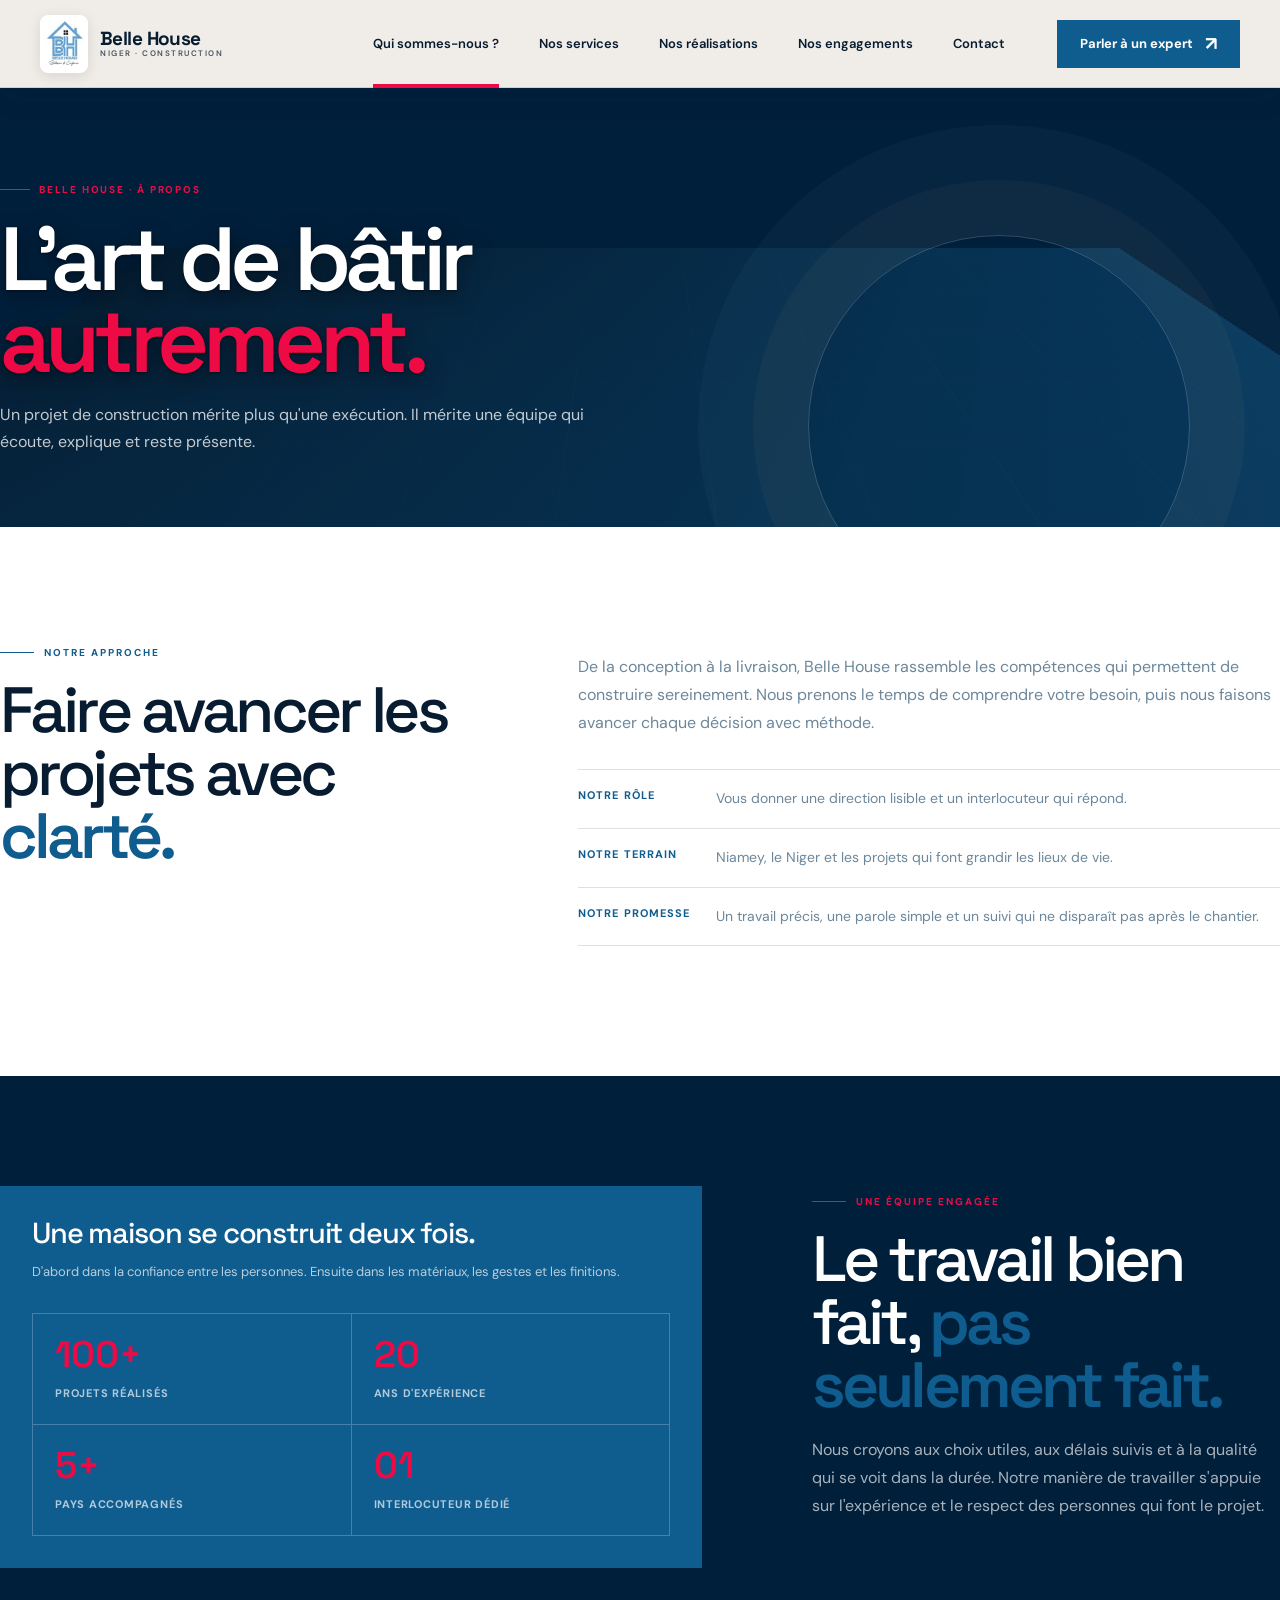
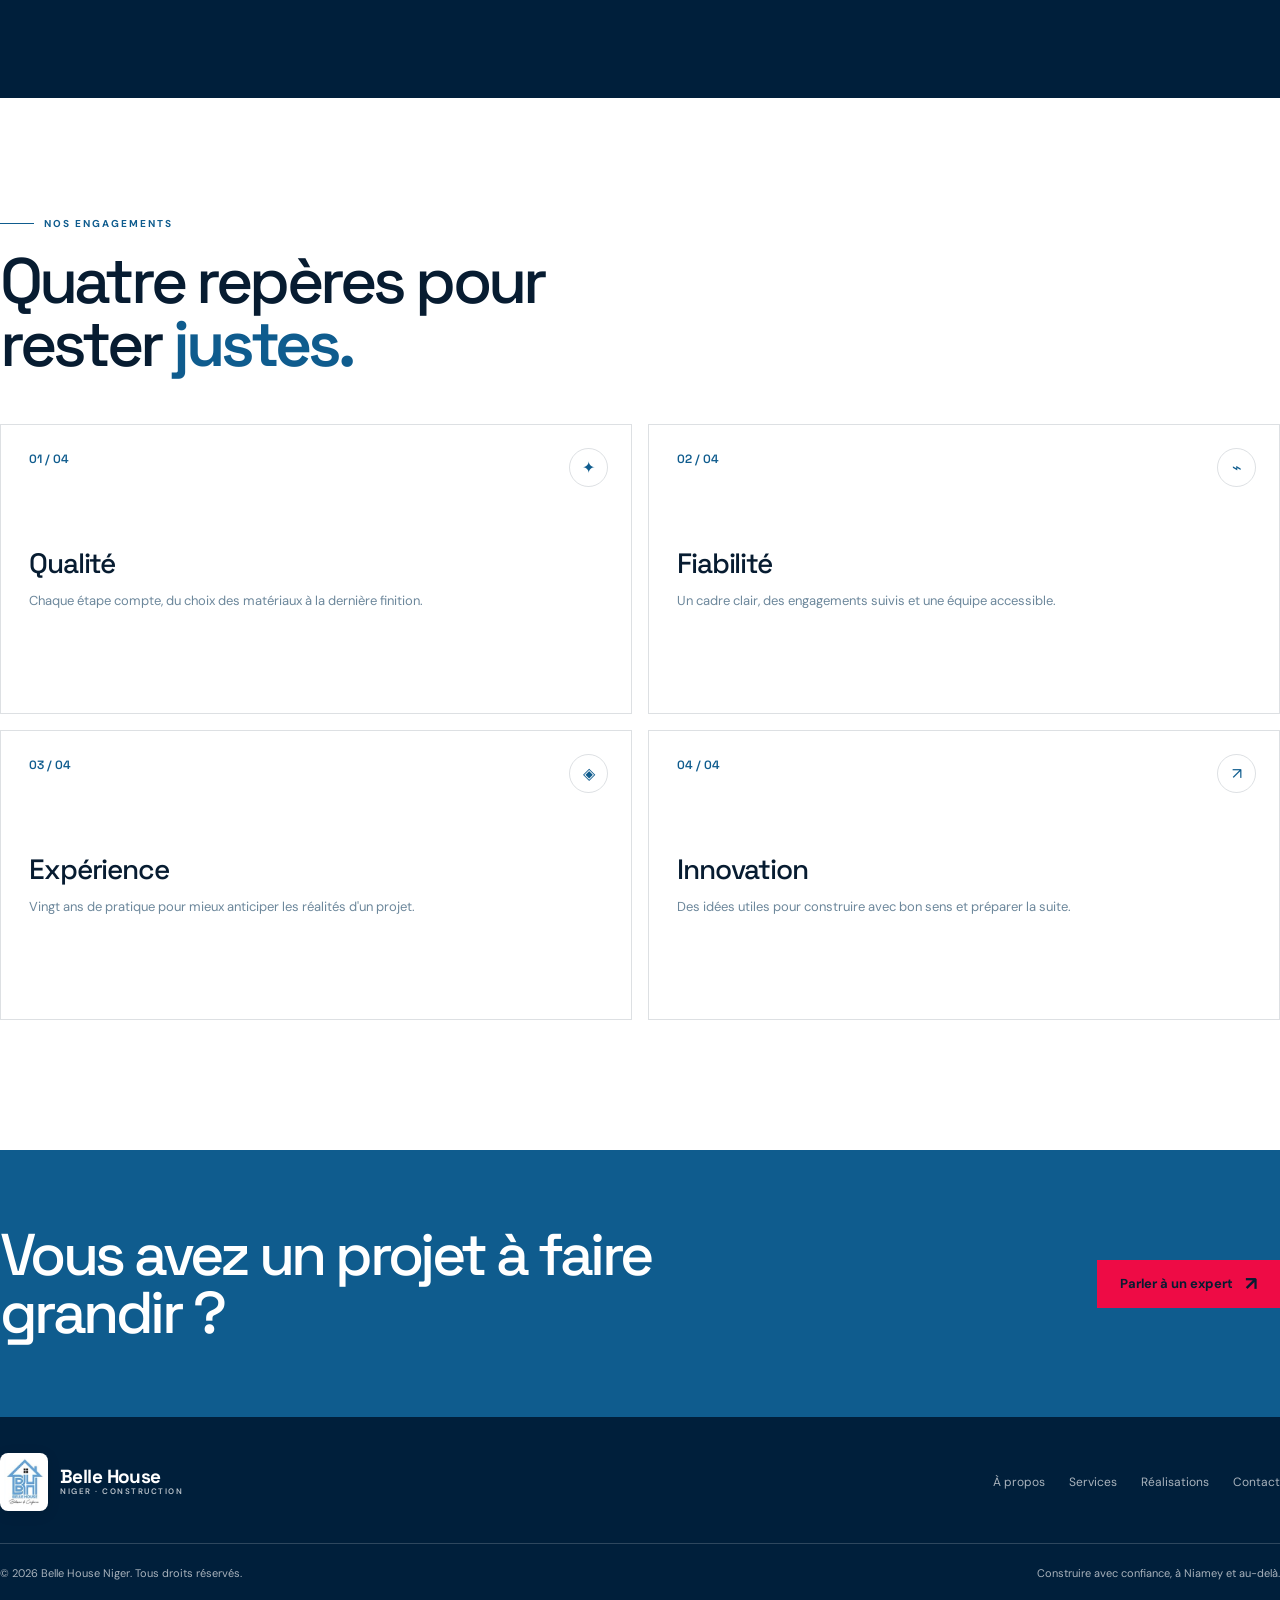
==== belle-house-niger/a-propos.html @ d4a5072f "first commit" ====
<!doctype html>
<html lang="fr">
<head>
  <meta charset="utf-8"><meta name="viewport" content="width=device-width, initial-scale=1">
  <title>À propos | Belle House Niger</title>
  <meta name="description" content="Découvrez l'approche, les valeurs et l'expérience de Belle House Niger.">
  <link rel="preconnect" href="https://fonts.googleapis.com"><link rel="preconnect" href="https://fonts.gstatic.com" crossorigin>
  <link href="https://fonts.googleapis.com/css2?family=DM+Sans:wght@400;500;600;700&family=Space+Grotesk:wght@400;500;600;700&display=swap" rel="stylesheet">
  <link rel="stylesheet" href="assets/pages.css">
</head>
<body class="inner-page" data-page="about">
  <a class="skip-link" href="#main">Aller au contenu</a>
  <header class="site-header" id="site-header"><div class="header-inner"><a class="brand" href="index.html" aria-label="Belle House Niger, accueil"><span class="brand-mark"><img src="assets/belle-house-logo.png" alt="Belle House"></span><span class="brand-copy"><span class="brand-name">Belle House</span><span class="brand-sub">Niger · Construction</span></span></a><nav class="primary-nav" aria-label="Navigation principale"><a data-page="about" href="a-propos.html">Qui sommes-nous ?</a><a data-page="services" href="services.html">Nos services</a><a data-page="projects" href="realisations.html">Nos réalisations</a><a href="a-propos.html#values">Nos engagements</a><a data-page="contact" href="contact.html">Contact</a></nav><a class="header-cta" href="contact.html">Parler à un expert <span class="arrow">↗</span></a><button class="menu-toggle" id="menu-toggle" aria-label="Ouvrir le menu" aria-expanded="false"><span></span></button></div></header>
  <main id="main" tabindex="-1">
    <section class="page-hero"><div class="container"><span class="page-breadcrumb">Belle House · À propos</span><h1>L'art de bâtir <em>autrement.</em></h1><p>Un projet de construction mérite plus qu'une exécution. Il mérite une équipe qui écoute, explique et reste présente.</p></div></section>
    <section class="page-main band-light"><div class="container page-grid"><div class="page-copy page-reveal"><span class="eyebrow">Notre approche</span><h2>Faire avancer les projets avec <strong>clarté.</strong></h2></div><div class="page-reveal delay-1"><p>De la conception à la livraison, Belle House rassemble les compétences qui permettent de construire sereinement. Nous prenons le temps de comprendre votre besoin, puis nous faisons avancer chaque décision avec méthode.</p><div class="detail-list"><div class="detail-row"><strong>Notre rôle</strong><span>Vous donner une direction lisible et un interlocuteur qui répond.</span></div><div class="detail-row"><strong>Notre terrain</strong><span>Niamey, le Niger et les projets qui font grandir les lieux de vie.</span></div><div class="detail-row"><strong>Notre promesse</strong><span>Un travail précis, une parole simple et un suivi qui ne disparaît pas après le chantier.</span></div></div></div></div></section>
    <section class="page-main band-dark"><div class="container page-grid reverse"><div class="blue-panel page-reveal"><h3>Une maison se construit deux fois.</h3><p>D'abord dans la confiance entre les personnes. Ensuite dans les matériaux, les gestes et les finitions.</p><div class="number-panel" style="margin-top:30px"><div><b>100+</b><span>Projets réalisés</span></div><div><b>20</b><span>Ans d'expérience</span></div><div><b>5+</b><span>Pays accompagnés</span></div><div><b>01</b><span>Interlocuteur dédié</span></div></div></div><div class="page-copy page-reveal delay-1"><span class="eyebrow">Une équipe engagée</span><h2>Le travail bien fait, <strong>pas seulement fait.</strong></h2><p>Nous croyons aux choix utiles, aux délais suivis et à la qualité qui se voit dans la durée. Notre manière de travailler s'appuie sur l'expérience et le respect des personnes qui font le projet.</p></div></div></section>
    <section class="page-main band-light" id="values"><div class="container"><div class="page-copy page-reveal"><span class="eyebrow">Nos engagements</span><h2>Quatre repères pour rester <strong>justes.</strong></h2></div><div class="service-page-grid" style="margin-top:48px"><article class="service-detail page-reveal"><span class="service-index">01 / 04</span><span class="corner">✦</span><h3>Qualité</h3><p>Chaque étape compte, du choix des matériaux à la dernière finition.</p></article><article class="service-detail page-reveal delay-1"><span class="service-index">02 / 04</span><span class="corner">⌁</span><h3>Fiabilité</h3><p>Un cadre clair, des engagements suivis et une équipe accessible.</p></article><article class="service-detail page-reveal delay-2"><span class="service-index">03 / 04</span><span class="corner">◈</span><h3>Expérience</h3><p>Vingt ans de pratique pour mieux anticiper les réalités d'un projet.</p></article><article class="service-detail page-reveal delay-3"><span class="service-index">04 / 04</span><span class="corner">↗</span><h3>Innovation</h3><p>Des idées utiles pour construire avec bon sens et préparer la suite.</p></article></div></div></section>
    <section class="page-cta"><div class="container page-cta-inner"><h2>Vous avez un projet à faire grandir ?</h2><a class="btn" href="contact.html">Parler à un expert <span class="arrow">↗</span></a></div></section>
  </main>
  <footer class="footer"><div class="container"><div class="footer-main"><a class="brand" href="index.html"><span class="brand-mark"><img src="assets/belle-house-logo.png" alt="Belle House"></span><span class="brand-copy"><span class="brand-name">Belle House</span><span class="brand-sub">Niger · Construction</span></span></a><div class="footer-links"><a href="a-propos.html">À propos</a><a href="services.html">Services</a><a href="realisations.html">Réalisations</a><a href="contact.html">Contact</a></div></div><div class="footer-bottom"><span>© 2026 Belle House Niger. Tous droits réservés.</span><span>Construire avec confiance, à Niamey et au-delà.</span></div></div></footer>
  <section class="page-chat" id="page-chat" aria-label="Chatbot Belle House" aria-hidden="true"><div class="page-chat-head"><div><strong>Belle, votre guide</strong><small>Assistant projet Belle House</small></div><button class="page-chat-close" id="page-chat-close" type="button" aria-label="Fermer le chatbot">×</button></div><div class="page-chat-messages" id="page-chat-messages" aria-live="polite"><div class="page-message bot">Bonjour. Je peux vous renseigner sur Belle House et votre projet.</div></div><form class="page-chat-form" id="page-chat-form"><input id="page-chat-input" placeholder="Écrivez votre question..." aria-label="Votre message"><button type="submit" aria-label="Envoyer">↗</button></form></section>
  <div class="page-mobile-cta"><a href="tel:+22792005454">☎<span>Appeler</span></a><a href="https://wa.me/22792005454?text=Bonjour%20Belle%20House%2C%20je%20souhaite%20parler%20de%20mon%20projet." target="_blank" rel="noopener">◌<span>Message</span></a><button type="button" data-open-chat>◍<span>Chat IA</span></button></div>
  <script src="assets/pages.js"></script>
</body>
</html>
---- belle-house-niger/assets/pages.css ----
/* Shared inner-page system for Belle House Niger */
:root { --canvas:#f7f8fa; --panel:#ffffff; --ink:#071c31; --ink-soft:#6c879b; --navy:#001f3b; --blue:#0f5c8e; --blue-deep:#063e67; --sky:#8fc4dc; --gold:#ee0b45; --line:rgba(16,40,59,.14); --tshadow:0 1px 2px rgba(4,14,24,.92),0 6px 20px rgba(4,14,24,.6); --ease:cubic-bezier(.22,.8,.24,1); --soft-ease:cubic-bezier(.16,1,.3,1); }
* { box-sizing:border-box; }
html { scroll-behavior:smooth; overflow-x:hidden; }
body { margin:0; color:var(--ink); background:var(--canvas); font-family:"DM Sans",Arial,sans-serif; overflow-x:hidden; }
body::before { content:""; position:fixed; inset:0; z-index:-1; pointer-events:none; background:radial-gradient(circle at 12% 14%,rgba(143,196,220,.16),transparent 28%),radial-gradient(circle at 92% 72%,rgba(229,185,103,.13),transparent 30%); }
a { color:inherit; text-decoration:none; }
button,input,textarea { font:inherit; }
button { border:0; cursor:pointer; }
img { max-width:100%; display:block; }
.skip-link { position:fixed; z-index:100; top:10px; left:10px; padding:10px 14px; color:#fff; background:var(--blue); transform:translateY(-150%); transition:transform .25s var(--ease); }
.skip-link:focus { transform:translateY(0); }
:focus-visible { outline:3px solid var(--gold); outline-offset:4px; }
.site-header { position:fixed; z-index:50; top:0; left:0; right:0; height:88px; display:flex; align-items:center; border-bottom:1px solid rgba(16,40,59,.14); color:var(--ink); background:rgba(255,250,243,.94); box-shadow:0 8px 28px rgba(15,41,64,.08); backdrop-filter:blur(18px); }
.header-inner { width:min(1440px,calc(100% - 80px)); margin:0 auto; display:flex; align-items:center; justify-content:space-between; gap:32px; }
.brand { display:inline-flex; align-items:center; gap:12px; min-width:max-content; }
.brand-mark { width:48px; height:58px; padding:4px; display:grid; place-items:center; background:#fff; border-radius:8px; box-shadow:0 3px 14px rgba(0,0,0,.1); }
.brand-mark img { width:100%; height:100%; object-fit:contain; }
.brand-copy { display:grid; gap:1px; }
.brand-name { font:700 19px/1 "Space Grotesk",sans-serif; letter-spacing:-.03em; }
.brand-sub { font:600 8px/1.2 "DM Sans",sans-serif; letter-spacing:.19em; text-transform:uppercase; opacity:.72; }
.primary-nav { display:flex; align-items:stretch; height:88px; margin-left:auto; }
.primary-nav a { position:relative; display:grid; place-items:center; padding:0 20px; font-size:13px; font-weight:600; white-space:nowrap; }
.primary-nav a::after { content:""; position:absolute; right:20px; bottom:0; left:20px; height:4px; background:var(--gold); transform:scaleX(0); transform-origin:left; transition:transform .3s var(--ease); }
.primary-nav a:hover::after,.primary-nav a.active::after { transform:scaleX(1); }
.header-cta,.btn { display:inline-flex; align-items:center; justify-content:center; gap:12px; min-height:48px; padding:0 22px; border:1px solid transparent; font-weight:700; font-size:13px; transition:transform .28s var(--ease),background .28s var(--ease),color .28s var(--ease),border-color .28s var(--ease); }
.header-cta { color:#fff; background:var(--blue); }
.header-cta:hover,.btn-primary:hover { background:var(--blue-deep); transform:translateY(-2px); }
.btn-primary { color:#fff; background:var(--blue); }
.btn-outline { color:#fff; border-color:rgba(255,255,255,.46); background:rgba(255,255,255,.05); }
.btn-outline:hover { border-color:#fff; background:rgba(255,255,255,.14); transform:translateY(-2px); }
.btn-ghost { color:var(--ink); border-color:var(--line); background:transparent; }
.btn-ghost:hover { color:var(--blue); border-color:var(--blue); transform:translateY(-2px); }
.arrow { font-size:19px; line-height:0; transition:transform .28s var(--ease); }
.btn:hover .arrow,a:hover .arrow { transform:translateX(4px); }
.menu-toggle { display:none; width:48px; height:48px; place-items:center; gap:5px; flex-direction:column; color:inherit; background:transparent; }
.menu-toggle span,.menu-toggle::before,.menu-toggle::after { content:""; width:22px; height:2px; display:block; background:currentColor; transition:transform .25s var(--ease),opacity .25s var(--ease); }
.menu-toggle.open::before { transform:translateY(7px) rotate(45deg); }.menu-toggle.open::after { transform:translateY(-7px) rotate(-45deg); }.menu-toggle.open span { opacity:0; }
.footer { padding:36px 0 104px; color:rgba(255,255,255,.66); background:var(--navy); }
.footer-main { display:flex; align-items:center; justify-content:space-between; gap:30px; padding-bottom:32px; border-bottom:1px solid rgba(255,255,255,.18); }
.footer .brand { color:#fff; }.footer-links { display:flex; gap:24px; flex-wrap:wrap; font-size:12px; }.footer-links a:hover { color:#fff; }.footer-bottom { display:flex; justify-content:space-between; gap:20px; padding-top:22px; font-size:11px; }
.inner-page { background: var(--canvas, #f5f1ea); }
.inner-page .site-header { color: var(--ink, #10283b); background: rgba(255,250,243,.94); border-color: var(--line, rgba(16,40,59,.14)); box-shadow: 0 8px 28px rgba(15,41,64,.08); backdrop-filter: blur(18px); }
.inner-page .site-header .header-cta { color: #fff; background: var(--blue, #175f94); }
.inner-page .site-header .primary-nav a::after { background: var(--gold, #e5b967); }
.page-hero { position: relative; min-height: 455px; display: flex; align-items: end; overflow: hidden; color: #fff; background: var(--navy, #0f2940); }
.page-hero::before { content: ""; position: absolute; inset: 0; opacity: .6; background: linear-gradient(115deg, rgba(8,25,40,.96), rgba(15,92,142,.72)), repeating-linear-gradient(90deg, transparent 0 114px, rgba(255,255,255,.09) 115px, transparent 116px), repeating-linear-gradient(0deg, transparent 0 95px, rgba(238,11,69,.14) 96px, transparent 97px); transform: perspective(600px) rotateX(45deg) scale(1.4); transform-origin: center bottom; }
.page-hero::after { content: ""; position: absolute; right: 7%; bottom: -17%; width: 380px; height: 380px; border: 1px solid rgba(255,255,255,.2); border-radius: 50%; box-shadow: 0 0 0 55px rgba(229,185,103,.04), 0 0 0 110px rgba(143,196,220,.04); }
.page-hero .container { position: relative; z-index: 1; padding: 174px 0 72px; }
.page-hero h1 { max-width: 850px; margin: 0 0 18px; font: 600 clamp(52px, 7vw, 96px)/.92 "Space Grotesk", sans-serif; letter-spacing: -.065em; text-shadow: var(--tshadow, 0 1px 2px rgba(4,14,24,.92)); }
.page-hero h1 em { color: var(--gold, #e5b967); font-style: normal; }
.page-hero p { max-width: 610px; margin: 0; color: rgba(255,255,255,.76); font-size: 16px; line-height: 1.7; }
.page-breadcrumb { display: inline-flex; gap: 9px; margin-bottom: 22px; color: var(--gold, #e5b967); font-size: 10px; font-weight: 700; letter-spacing: .18em; text-transform: uppercase; }
.page-breadcrumb::before { content: ""; width: 30px; height: 1px; align-self: center; background: currentColor; }
.page-main { padding: 110px 0 130px; }
.page-grid { display: grid; grid-template-columns: .8fr 1.2fr; gap: 110px; align-items: start; }
.page-grid.reverse { grid-template-columns: 1.2fr .8fr; }
.page-copy h2, .page-main h2 { max-width: 690px; margin: 0 0 20px; font: 500 clamp(40px, 5vw, 70px)/.98 "Space Grotesk", sans-serif; letter-spacing: -.06em; }
.page-copy h2 strong, .page-main h2 strong { color: var(--blue, #175f94); font-weight: 600; }
.page-copy p, .page-main p { color: var(--ink-soft, #496071); font-size: 16px; line-height: 1.75; }
.page-copy .eyebrow, .page-main .eyebrow { display: inline-flex; gap: 10px; align-items: center; margin-bottom: 20px; color: var(--blue, #175f94); font-size: 10px; font-weight: 700; letter-spacing: .2em; text-transform: uppercase; }
.page-copy .eyebrow::before, .page-main .eyebrow::before { content: ""; width: 34px; height: 1px; background: currentColor; }
.blue-panel { padding: 32px; color: #fff; background: var(--blue, #175f94); }
.blue-panel h3 { margin: 0 0 12px; font: 500 29px/1.05 "Space Grotesk", sans-serif; letter-spacing: -.04em; }
.blue-panel p { margin: 0; color: rgba(255,255,255,.7); font-size: 13px; }
.detail-list { display: grid; gap: 0; margin-top: 32px; border-top: 1px solid var(--line, rgba(16,40,59,.14)); }
.detail-row { display: grid; grid-template-columns: 118px 1fr; gap: 20px; padding: 18px 0; border-bottom: 1px solid var(--line, rgba(16,40,59,.14)); }
.detail-row strong { color: var(--blue, #175f94); font-size: 11px; letter-spacing: .1em; text-transform: uppercase; }
.detail-row span { color: var(--ink-soft, #496071); font-size: 14px; line-height: 1.55; }
.number-panel { display: grid; grid-template-columns: repeat(2, 1fr); border-top: 1px solid rgba(255,255,255,.22); border-left: 1px solid rgba(255,255,255,.22); }
.number-panel div { padding: 22px; border-right: 1px solid rgba(255,255,255,.22); border-bottom: 1px solid rgba(255,255,255,.22); }
.number-panel b { display: block; margin-bottom: 8px; color: var(--gold, #e5b967); font: 600 37px/1 "Space Grotesk", sans-serif; }
.number-panel span { color: rgba(255,255,255,.68); font-size: 11px; font-weight: 700; letter-spacing: .07em; text-transform: uppercase; }
.band-light { background: var(--panel, #fffaf3); }
.band-dark { color: #fff; background: var(--navy, #0f2940); }
.band-dark .page-copy p, .band-dark .page-main p { color: rgba(255,255,255,.66); }
.band-dark .page-copy .eyebrow, .band-dark .page-main .eyebrow { color: var(--gold, #e5b967); }
.service-page-grid { display: grid; grid-template-columns: repeat(2, 1fr); gap: 16px; }
.service-detail { position: relative; min-height: 290px; padding: 28px; border: 1px solid var(--line, rgba(16,40,59,.14)); background: var(--panel, #fffaf3); transition: transform .3s var(--ease, cubic-bezier(.22,.8,.24,1)), box-shadow .3s var(--ease, cubic-bezier(.22,.8,.24,1)); }
.service-detail:hover { transform: translateY(-5px); box-shadow: var(--shadow, 0 22px 60px rgba(15,41,64,.14)); }
.service-detail .service-index { display: block; margin-bottom: 84px; color: var(--blue, #175f94); font: 600 12px/1 "Space Grotesk", sans-serif; }
.service-detail h3 { margin: 0 0 12px; font: 500 28px/1.03 "Space Grotesk", sans-serif; letter-spacing: -.04em; }
.service-detail p { margin: 0; font-size: 13px; }
.service-detail .corner { position: absolute; top: 23px; right: 23px; width: 39px; height: 39px; display: grid; place-items: center; color: var(--blue, #175f94); border: 1px solid var(--line, rgba(16,40,59,.14)); border-radius: 50%; }
.service-note { margin-top: 18px; padding: 20px; color: var(--ink); border-left: 4px solid var(--gold, #e5b967); background: #f0ebe2; font: 500 19px/1.35 "Space Grotesk", sans-serif; }
.portfolio-tools { display: flex; justify-content: space-between; align-items: end; gap: 30px; margin-bottom: 34px; }
.project-filter { display:flex; gap:8px; flex-wrap:wrap; margin-top:18px; }
.filter-btn { min-height:38px; padding:0 14px; color:var(--ink-soft); border:1px solid var(--line); background:transparent; font-size:11px; font-weight:700; transition:all .25s var(--ease); }
.filter-btn:hover,.filter-btn.active { color:#fff; border-color:var(--blue); background:var(--blue); }
.portfolio-tools p { max-width: 470px; margin: 0; }
.portfolio-grid { display: grid; grid-template-columns: repeat(2, 1fr); gap: 16px; }
.portfolio-card { position: relative; min-height: 440px; display: flex; align-items: end; overflow: hidden; color: #fff; background: var(--navy, #0f2940); }
.portfolio-card.wide { grid-column: span 2; min-height: 520px; }
.portfolio-art { position: absolute; inset: 0; background: linear-gradient(140deg, rgba(8,25,40,.08), rgba(4,16,28,.92)), linear-gradient(130deg, #6d9caf 0 25%, #275c74 25% 67%, #0b2d47 67%); transition: transform .6s var(--soft-ease, cubic-bezier(.16,1,.3,1)); }
.portfolio-card:nth-child(2) .portfolio-art { background: linear-gradient(140deg, rgba(8,25,40,.08), rgba(4,16,28,.92)), radial-gradient(circle at 68% 22%, #f0d29a, transparent 14%), linear-gradient(145deg, #c89a68, #34647a 52%, #0b2d47); }
.portfolio-card:nth-child(3) .portfolio-art { background: linear-gradient(140deg, rgba(8,25,40,.08), rgba(4,16,28,.92)), linear-gradient(125deg, #9bc6d3, #37738d 49%, #0a2941 50%); }
.portfolio-card:nth-child(4) .portfolio-art { background: linear-gradient(140deg, rgba(8,25,40,.08), rgba(4,16,28,.92)), radial-gradient(circle at 50% 23%, rgba(255,241,199,.75), transparent 16%), linear-gradient(165deg, #879e9d, #2a5a70 55%, #102f47); }
.portfolio-art::before { content: ""; position: absolute; inset: 12% 15% 25%; border: 1px solid rgba(255,255,255,.34); transform: skewY(-12deg) rotate(4deg); box-shadow: 28px 26px 0 rgba(229,185,103,.11); }
.portfolio-art::after { content: ""; position: absolute; right: 12%; bottom: 24%; width: 40%; height: 1px; background: rgba(255,255,255,.56); transform: rotate(-12deg); box-shadow: 0 -34px 0 rgba(255,255,255,.22), 0 34px 0 rgba(229,185,103,.55); }
.portfolio-card:hover .portfolio-art { transform: scale(1.06); }
.portfolio-content { position: relative; z-index: 1; width: 100%; padding: 30px; background: linear-gradient(transparent, rgba(4,16,28,.9) 40%); }
.portfolio-content small { display: block; margin-bottom: 9px; color: var(--gold, #e5b967); font-size: 10px; font-weight: 700; letter-spacing: .17em; text-transform: uppercase; }
.portfolio-content h3 { margin: 0 0 14px; font: 500 32px/1 "Space Grotesk", sans-serif; letter-spacing: -.05em; }
.portfolio-content span { display: inline-block; padding: 7px 9px; color: #fff; background: rgba(23,95,148,.85); font-size: 10px; font-weight: 700; }
.contact-page-grid { display: grid; grid-template-columns: .8fr 1.2fr; gap: 100px; align-items: start; }
.contact-info-grid { display: grid; grid-template-columns: repeat(2, 1fr); gap: 24px; margin-top: 40px; }
.contact-info { padding-top: 15px; border-top: 1px solid var(--line, rgba(16,40,59,.14)); }
.contact-info b { display: block; margin-bottom: 8px; color: var(--blue, #175f94); font-size: 10px; letter-spacing: .13em; text-transform: uppercase; }
.contact-info a, .contact-info span { color: var(--ink); font-size: 14px; line-height: 1.5; }
.page-form { padding: 34px; background: #f0ebe2; }
.page-form .form-grid { display: grid; grid-template-columns: repeat(2, 1fr); gap: 18px; }
.page-form .field { display: grid; gap: 8px; }
.page-form .field.full { grid-column: 1 / -1; }
.page-form label { color: var(--ink-soft, #496071); font-size: 11px; font-weight: 700; letter-spacing: .08em; text-transform: uppercase; }
.page-form input, .page-form textarea { width: 100%; border: 1px solid var(--line, rgba(16,40,59,.14)); border-radius: 0; padding: 14px 15px; color: var(--ink); background: var(--panel, #fffaf3); }
.page-form textarea { min-height: 135px; resize: vertical; }
.page-form input:focus, .page-form textarea:focus { border-color: var(--blue, #175f94); outline: 0; box-shadow: 0 0 0 3px rgba(23,95,148,.1); }
.page-form .form-foot { display: flex; justify-content: space-between; align-items: center; gap: 20px; margin-top: 20px; }
.page-form .form-note { max-width: 270px; margin: 0; color: var(--ink-soft); font-size: 11px; line-height: 1.5; }
.page-success { display: none; margin-top: 15px; padding: 14px; color: var(--blue-deep); background: rgba(143,196,220,.24); font-size: 13px; }
.page-success.show { display: block; }
.page-cta { padding: 76px 0; color: #fff; background: var(--blue, #175f94); }
.page-cta-inner { display: flex; align-items: center; justify-content: space-between; gap: 40px; }
.page-cta h2 { margin: 0; max-width: 680px; font: 500 clamp(32px, 4.6vw, 62px)/.98 "Space Grotesk", sans-serif; letter-spacing: -.06em; }
.page-cta .btn { color: var(--ink); background: var(--gold, #e5b967); }
.inner-page .footer { margin-top: 0; }
.page-reveal { opacity: 0; transform: translateY(22px); transition: opacity .75s var(--soft-ease, cubic-bezier(.16,1,.3,1)), transform .75s var(--soft-ease, cubic-bezier(.16,1,.3,1)); }
.page-reveal.in { opacity: 1; transform: none; }
.page-reveal.delay-1 { transition-delay: .08s; }
.page-reveal.delay-2 { transition-delay: .16s; }
.page-reveal.delay-3 { transition-delay: .24s; }
.page-chat { position: fixed; z-index: 60; right: 26px; bottom: 26px; width: min(390px, calc(100vw - 32px)); display: none; overflow: hidden; border: 1px solid rgba(16,40,59,.16); background: var(--panel, #fffaf3); box-shadow: 0 20px 70px rgba(5,21,34,.24); }
.page-chat.open { display: grid; grid-template-rows: auto 1fr auto; animation: pageRise .35s var(--soft-ease) both; }
.page-chat-head { display: flex; align-items: center; justify-content: space-between; padding: 17px 18px; color: #fff; background: var(--navy, #0f2940); }
.page-chat-head strong { display: block; margin-bottom: 4px; font: 600 17px/1 "Space Grotesk", sans-serif; }
.page-chat-head small { color: rgba(255,255,255,.65); font-size: 10px; }
.page-chat-close { width: 34px; height: 34px; color: #fff; border: 1px solid rgba(255,255,255,.25); border-radius: 50%; background: transparent; font-size: 19px; }
.page-chat-messages { height: 300px; padding: 16px; overflow: auto; background: #f0ebe2; }
.page-message { max-width: 86%; margin-bottom: 10px; padding: 11px 12px; font-size: 12px; line-height: 1.55; }
.page-message.bot { color: var(--ink); background: #fffaf3; }
.page-message.user { margin-left: auto; color: #fff; background: var(--blue, #175f94); }
.page-chat-form { display: grid; grid-template-columns: 1fr 42px; gap: 8px; padding: 12px; background: var(--panel, #fffaf3); }
.page-chat-form input { min-width: 0; border: 1px solid var(--line, rgba(16,40,59,.14)); padding: 11px 12px; }
.page-chat-form button { color: #fff; background: var(--blue, #175f94); }
.page-mobile-cta { display: none; }
@keyframes pageRise { from { opacity: 0; transform: translateY(14px) scale(.98); } to { opacity: 1; transform: none; } }
@media (max-width: 900px) {
  .page-grid, .page-grid.reverse, .contact-page-grid { gap: 52px; grid-template-columns: 1fr; }
  .service-page-grid { grid-template-columns: 1fr 1fr; }
  .portfolio-grid { grid-template-columns: 1fr 1fr; }
  .portfolio-card.wide { grid-column: span 2; }
}
@media (max-width: 760px) {
  .inner-page .site-header { height: 74px; }
  .inner-page .primary-nav, .inner-page .header-cta { display: none; }
  .inner-page .menu-toggle { display: flex; }
  .inner-page .site-header.menu-open .primary-nav { position: absolute; top: 74px; right: 0; left: 0; height: auto; display: grid; padding: 10px 16px 18px; color: var(--ink); background: rgba(255,250,243,.98); border-bottom: 1px solid var(--line); box-shadow: 0 16px 24px rgba(15,41,64,.08); }
  .inner-page .site-header.menu-open .primary-nav a { min-height: 48px; justify-content: start; padding: 0 10px; }
  .inner-page .site-header.menu-open .primary-nav a::after { right: auto; bottom: 0; left: 10px; width: 26px; }
  .page-hero { min-height: 430px; }
  .page-hero .container { width: calc(100% - 32px); padding: 146px 0 54px; }
  .page-hero h1 { font-size: clamp(49px, 14vw, 72px); }
  .page-hero p { font-size: 14px; }
  .page-main { padding: 80px 0 96px; }
  .page-main .container { width: calc(100% - 32px); }
  .page-grid, .page-grid.reverse, .contact-page-grid { gap: 42px; }
  .detail-row { grid-template-columns: 96px 1fr; }
  .service-page-grid, .portfolio-grid { grid-template-columns: 1fr; }
  .portfolio-card, .portfolio-card.wide { grid-column: auto; min-height: 380px; }
  .portfolio-tools { display: block; }
  .portfolio-tools p { margin-bottom: 24px; }
  .page-form { padding: 22px 18px; }
  .page-form .form-grid { grid-template-columns: 1fr; }
  .page-form .field.full { grid-column: auto; }
  .page-form .form-foot { display: grid; }
  .page-form .btn { width: 100%; }
  .page-cta { padding: 58px 0 88px; }
  .page-cta-inner { display: grid; gap: 24px; }
  .page-cta .btn { width: 100%; }
  .page-chat { right: 16px; bottom: 82px; }
  .page-mobile-cta { position: fixed; z-index: 55; right: 0; bottom: 0; left: 0; height: 66px; display: grid; grid-template-columns: repeat(3, 1fr); padding: 6px; gap: 6px; color: #fff; background: rgba(15,41,64,.96); box-shadow: 0 -8px 28px rgba(15,41,64,.16); backdrop-filter: blur(14px); }
  .page-mobile-cta a, .page-mobile-cta button { display: grid; place-items: center; align-content: center; gap: 3px; color: #fff; background: transparent; font-size: 10px; font-weight: 700; }
  .page-mobile-cta a:first-child { color: var(--ink); background: var(--gold); }
  .page-mobile-cta svg { width: 16px; height: 16px; }
}
@media (prefers-reduced-motion: reduce) { *, *::before, *::after { animation-duration: .001ms !important; animation-iteration-count: 1 !important; transition-duration: .001ms !important; transition-delay: 0s !important; } .page-reveal, .page-reveal.in { opacity: 1; transform: none; } }
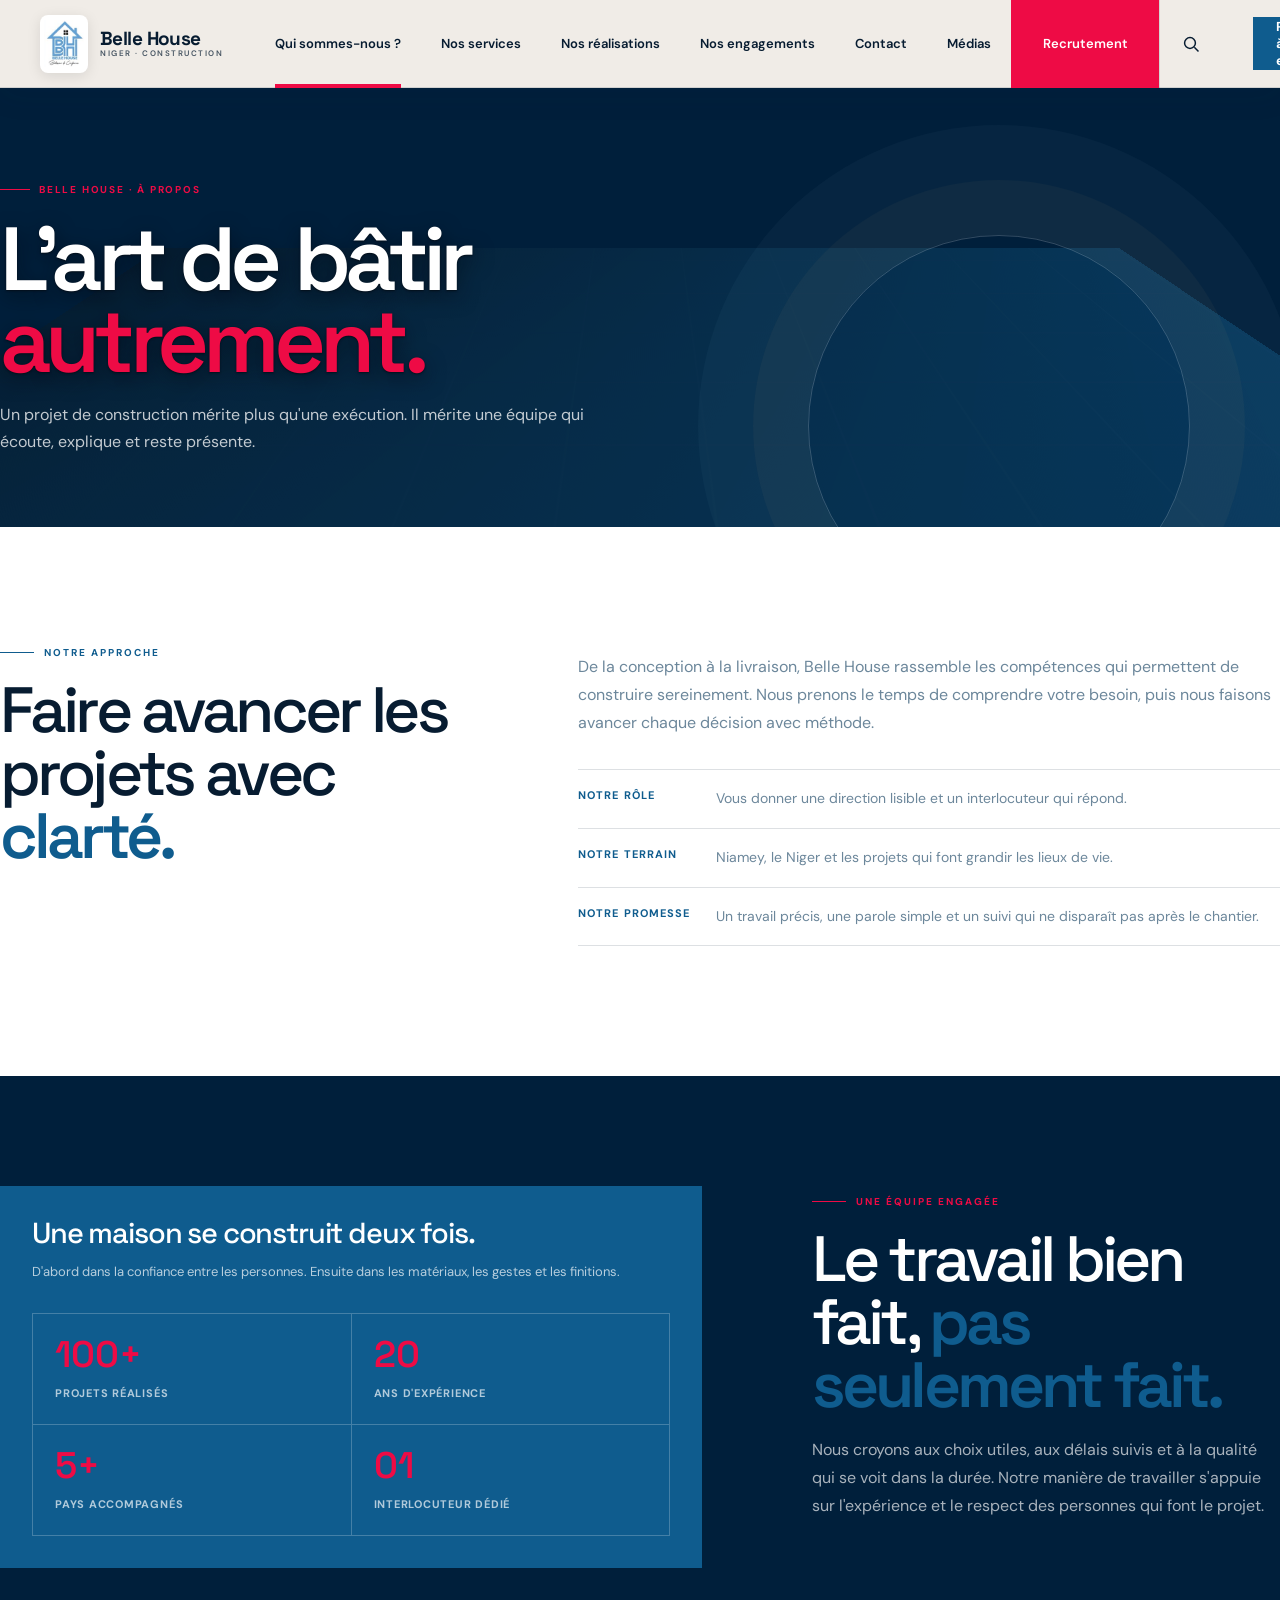
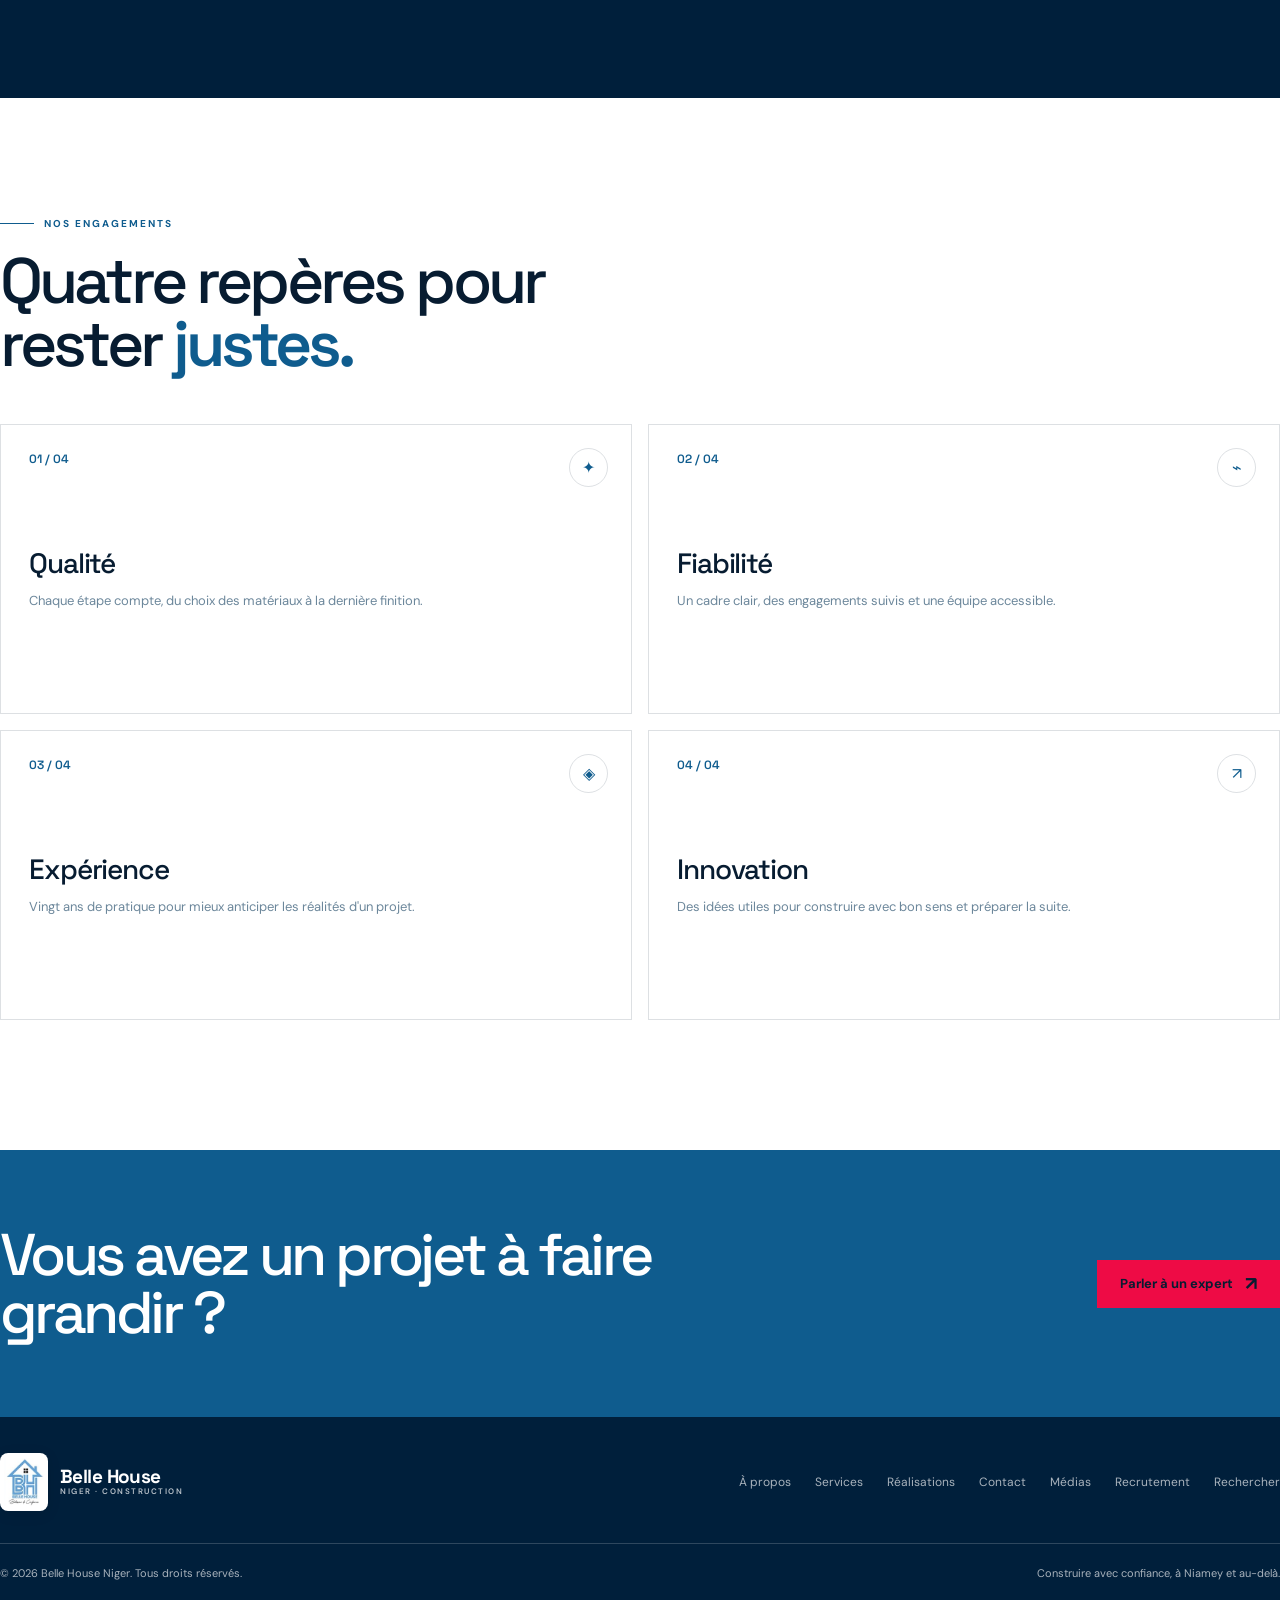
==== commit 54afd6c9: "Add scroll journey, project detail and technical SEO" ====
--- a/belle-house-niger/a-propos.html
+++ b/belle-house-niger/a-propos.html
@@ -4,9 +4,12 @@
   <meta charset="utf-8"><meta name="viewport" content="width=device-width, initial-scale=1">
   <title>À propos | Belle House Niger</title>
   <meta name="description" content="Découvrez l'approche, les valeurs et l'expérience de Belle House Niger.">
+  <meta name="theme-color" content="#001f3b"><meta name="robots" content="index,follow,max-image-preview:large"><link rel="canonical" href="https://www.bellehouseniger.com/a-propos.html">
+  <meta property="og:type" content="website"><meta property="og:locale" content="fr_NE"><meta property="og:site_name" content="Belle House Niger"><meta property="og:url" content="https://www.bellehouseniger.com/a-propos.html"><meta property="og:title" content="À propos | Belle House Niger"><meta property="og:description" content="Découvrez l'approche, les valeurs et l'expérience de Belle House Niger."><meta property="og:image" content="https://www.bellehouseniger.com/assets/belle-house-logo.png"><meta property="og:image:alt" content="Logo Belle House Niger"><meta name="twitter:card" content="summary_large_image">
+  <script type="application/ld+json">{"@context":"https://schema.org","@type":"AboutPage","name":"À propos | Belle House Niger","url":"https://www.bellehouseniger.com/a-propos.html","description":"Découvrez l'approche, les valeurs et l'expérience de Belle House Niger.","inLanguage":"fr-NE","about":{"@type":"Organization","name":"Belle House Niger","url":"https://www.bellehouseniger.com/"},"breadcrumb":{"@type":"BreadcrumbList","itemListElement":[{"@type":"ListItem","position":1,"name":"Accueil","item":"https://www.bellehouseniger.com/"},{"@type":"ListItem","position":2,"name":"À propos","item":"https://www.bellehouseniger.com/a-propos.html"}]}}</script>
   <link rel="preconnect" href="https://fonts.googleapis.com"><link rel="preconnect" href="https://fonts.gstatic.com" crossorigin>
   <link href="https://fonts.googleapis.com/css2?family=DM+Sans:wght@400;500;600;700&family=Space+Grotesk:wght@400;500;600;700&display=swap" rel="stylesheet">
-  <link rel="stylesheet" href="assets/pages.css">
+  <link rel="stylesheet" href="assets/pages.css"><link rel="stylesheet" href="assets/nav.css">
 </head>
 <body class="inner-page" data-page="about">
   <a class="skip-link" href="#main">Aller au contenu</a>
@@ -21,6 +24,6 @@
   <footer class="footer"><div class="container"><div class="footer-main"><a class="brand" href="index.html"><span class="brand-mark"><img src="assets/belle-house-logo.png" alt="Belle House"></span><span class="brand-copy"><span class="brand-name">Belle House</span><span class="brand-sub">Niger · Construction</span></span></a><div class="footer-links"><a href="a-propos.html">À propos</a><a href="services.html">Services</a><a href="realisations.html">Réalisations</a><a href="contact.html">Contact</a></div></div><div class="footer-bottom"><span>© 2026 Belle House Niger. Tous droits réservés.</span><span>Construire avec confiance, à Niamey et au-delà.</span></div></div></footer>
   <section class="page-chat" id="page-chat" aria-label="Chatbot Belle House" aria-hidden="true"><div class="page-chat-head"><div><strong>Belle, votre guide</strong><small>Assistant projet Belle House</small></div><button class="page-chat-close" id="page-chat-close" type="button" aria-label="Fermer le chatbot">×</button></div><div class="page-chat-messages" id="page-chat-messages" aria-live="polite"><div class="page-message bot">Bonjour. Je peux vous renseigner sur Belle House et votre projet.</div></div><form class="page-chat-form" id="page-chat-form"><input id="page-chat-input" placeholder="Écrivez votre question..." aria-label="Votre message"><button type="submit" aria-label="Envoyer">↗</button></form></section>
   <div class="page-mobile-cta"><a href="tel:+22792005454">☎<span>Appeler</span></a><a href="https://wa.me/22792005454?text=Bonjour%20Belle%20House%2C%20je%20souhaite%20parler%20de%20mon%20projet." target="_blank" rel="noopener">◌<span>Message</span></a><button type="button" data-open-chat>◍<span>Chat IA</span></button></div>
-  <script src="assets/pages.js"></script>
+  <script src="assets/nav.js"></script><script src="assets/pages.js"></script>
 </body>
 </html>
--- a/belle-house-niger/assets/pages.css
+++ b/belle-house-niger/assets/pages.css
@@ -3,7 +3,7 @@
 * { box-sizing:border-box; }
 html { scroll-behavior:smooth; overflow-x:hidden; }
 body { margin:0; color:var(--ink); background:var(--canvas); font-family:"DM Sans",Arial,sans-serif; overflow-x:hidden; }
-body::before { content:""; position:fixed; inset:0; z-index:-1; pointer-events:none; background:radial-gradient(circle at 12% 14%,rgba(143,196,220,.16),transparent 28%),radial-gradient(circle at 92% 72%,rgba(229,185,103,.13),transparent 30%); }
+body::before { content:""; position:fixed; inset:0; z-index:-1; pointer-events:none; background:radial-gradient(circle at 12% 14%,rgba(143,196,220,.16),transparent 28%),radial-gradient(circle at 92% 72%,rgba(238,11,69,.08),transparent 30%); }
 a { color:inherit; text-decoration:none; }
 button,input,textarea { font:inherit; }
 button { border:0; cursor:pointer; }
@@ -124,6 +124,43 @@
 .page-cta h2 { margin: 0; max-width: 680px; font: 500 clamp(32px, 4.6vw, 62px)/.98 "Space Grotesk", sans-serif; letter-spacing: -.06em; }
 .page-cta .btn { color: var(--ink); background: var(--gold, #e5b967); }
 .inner-page .footer { margin-top: 0; }
+.detail-band { padding: 0 0 116px; background: var(--panel, #fffaf3); }
+.detail-topline { min-height: 108px; display: flex; align-items: center; justify-content: space-between; color: #fff; background: var(--navy, #0f2940); }
+.detail-topline .container { display: flex; align-items: center; justify-content: space-between; gap: 24px; }
+.detail-topline-label { display: inline-flex; align-items: center; gap: 16px; color: rgba(255,255,255,.62); font-size: 10px; font-weight: 700; letter-spacing: .22em; text-transform: uppercase; }
+.detail-topline-label b { color: var(--gold, #e5b967); font-size: 20px; font-weight: 500; }
+.detail-next { width: 96px; height: 108px; display: grid; place-items: center; color: #fff; background: var(--gold, #e5b967); font-size: 34px; transition: background .25s var(--ease); }
+.detail-next:hover { background: #c9093a; }
+.detail-layout { display: grid; grid-template-columns: 1.1fr .9fr; gap: 70px; align-items: start; }
+.detail-main-media { margin-top: -96px; position: relative; z-index: 1; }
+.detail-main-media img { width: 100%; aspect-ratio: 1.48; object-fit: cover; border: 1px solid rgba(16,40,59,.1); box-shadow: 0 22px 60px rgba(15,41,64,.14); }
+.detail-gallery-nav { display: flex; align-items: center; justify-content: space-between; gap: 28px; padding-top: 34px; }
+.detail-count { display: flex; align-items: center; gap: 28px; min-width: 55%; color: var(--ink); font: 600 12px/1 "Space Grotesk", sans-serif; letter-spacing: .12em; }
+.detail-count::after { content: ""; height: 1px; flex: 1; background: var(--line); }
+.detail-arrows { display: flex; gap: 10px; }
+.detail-arrows button { width: 48px; height: 48px; color: var(--blue); border: 1px solid var(--line); border-radius: 50%; background: transparent; font-size: 24px; }
+.detail-arrows button:hover { color: #fff; border-color: var(--blue); background: var(--blue); }
+.detail-summary { padding-top: 38px; }
+.detail-summary h1, .detail-summary h2 { margin: 0 0 16px; color: var(--ink); font: 500 clamp(39px, 5vw, 70px)/.96 "Space Grotesk", sans-serif; letter-spacing: -.065em; }
+.detail-summary h1 em, .detail-summary h2 em { color: var(--blue); font-style: normal; }
+.detail-summary > p { max-width: 640px; color: var(--ink-soft); font-size: 16px; line-height: 1.75; }
+.detail-data { display: grid; grid-template-columns: repeat(2, 1fr); gap: 0 34px; margin-top: 24px; }
+.detail-data div { padding: 22px 0; border-bottom: 1px solid var(--line); }
+.detail-data dt { margin-bottom: 8px; color: var(--ink-soft); font-size: 11px; font-weight: 700; }
+.detail-data dd { margin: 0; color: var(--ink); font: 600 16px/1.2 "Space Grotesk", sans-serif; }
+.detail-story { max-width: 760px; margin: 34px auto 0; padding: 0 0 0 122px; color: var(--ink); font-size: 17px; line-height: 1.75; }
+.detail-story::before { content: "Belle House"; display: block; margin-bottom: 14px; color: var(--blue); font-size: 10px; font-weight: 700; letter-spacing: .2em; text-transform: uppercase; }
+.detail-gallery { display: grid; grid-template-columns: repeat(3, 1fr); gap: 16px; margin-top: 70px; }
+.detail-gallery img { width: 100%; aspect-ratio: 1.45; object-fit: cover; border: 1px solid var(--line); transition: transform .5s var(--soft-ease); }
+.detail-gallery a:hover img { transform: translateY(-5px); }
+.search-page-box { max-width: 900px; padding: 40px; border: 1px solid var(--line); background: var(--panel); }
+.search-page-box h2 { margin: 0 0 24px; color: var(--ink); font: 500 clamp(34px, 4.5vw, 58px)/1 "Space Grotesk", sans-serif; letter-spacing: -.05em; }
+.search-page-box .search-form { display: grid; grid-template-columns: 1fr 54px; gap: 8px; }
+.search-page-box .search-form input { min-width: 0; border: 1px solid var(--line); padding: 15px 16px; color: var(--ink); background: #fff; }
+.search-page-box .search-form button { color: #fff; background: var(--blue); }
+.search-page-box .search-hints { display: flex; flex-wrap: wrap; gap: 8px; margin-top: 18px; }
+.search-page-box .search-hints a { padding: 8px 10px; color: var(--blue); border: 1px solid var(--line); font-size: 11px; font-weight: 700; }
+.search-page-box .search-results { margin-top: 20px; }
 .page-reveal { opacity: 0; transform: translateY(22px); transition: opacity .75s var(--soft-ease, cubic-bezier(.16,1,.3,1)), transform .75s var(--soft-ease, cubic-bezier(.16,1,.3,1)); }
 .page-reveal.in { opacity: 1; transform: none; }
 .page-reveal.delay-1 { transition-delay: .08s; }
@@ -178,6 +215,21 @@
   .page-cta-inner { display: grid; gap: 24px; }
   .page-cta .btn { width: 100%; }
   .page-chat { right: 16px; bottom: 82px; }
+  .detail-band { padding-bottom: 92px; }
+  .detail-topline { min-height: 76px; }
+  .detail-topline .container { width: calc(100% - 32px); }
+  .detail-next { width: 58px; height: 76px; margin-right: -16px; }
+  .detail-layout { grid-template-columns: 1fr; gap: 26px; }
+  .detail-main-media { margin-top: -28px; }
+  .detail-gallery-nav { padding-top: 20px; }
+  .detail-count { gap: 12px; min-width: 0; font-size: 10px; }
+  .detail-arrows button { width: 40px; height: 40px; }
+  .detail-summary { padding-top: 0; }
+  .detail-data { gap: 0 18px; }
+  .detail-data dd { font-size: 14px; }
+  .detail-story { margin-top: 28px; padding-left: 0; font-size: 14px; }
+  .detail-gallery { grid-template-columns: 1fr 1fr; margin-top: 48px; }
+  .search-page-box { padding: 24px 18px; }
   .page-mobile-cta { position: fixed; z-index: 55; right: 0; bottom: 0; left: 0; height: 66px; display: grid; grid-template-columns: repeat(3, 1fr); padding: 6px; gap: 6px; color: #fff; background: rgba(15,41,64,.96); box-shadow: 0 -8px 28px rgba(15,41,64,.16); backdrop-filter: blur(14px); }
   .page-mobile-cta a, .page-mobile-cta button { display: grid; place-items: center; align-content: center; gap: 3px; color: #fff; background: transparent; font-size: 10px; font-weight: 700; }
   .page-mobile-cta a:first-child { color: var(--ink); background: var(--gold); }
--- a/belle-house-niger/assets/nav.css
+++ b/belle-house-niger/assets/nav.css
@@ -0,0 +1,46 @@
+/* Shared navigation, hover windows and search overlay */
+.primary-nav { position: relative; }
+.primary-nav .nav-item { position: relative; display: flex; align-items: stretch; }
+.primary-nav .nav-item > a { width: 100%; }
+.mega-menu { position: absolute; top: calc(100% + 1px); left: 0; min-width: 260px; display: grid; gap: 2px; padding: 10px; border: 1px solid rgba(16,40,59,.12); background: rgba(255,255,255,.98); box-shadow: 0 22px 48px rgba(5,21,34,.16); opacity: 0; visibility: hidden; transform: translateY(10px); transition: opacity .24s var(--ease), visibility .24s var(--ease), transform .24s var(--ease); }
+.nav-item:hover .mega-menu, .nav-item:focus-within .mega-menu, .nav-item.open .mega-menu { opacity: 1; visibility: visible; transform: translateY(0); }
+.mega-menu a { min-height: 42px; display: flex; align-items: center; padding: 0 12px; color: var(--ink); border-bottom: 1px solid rgba(16,40,59,.08); font-size: 12px; font-weight: 600; white-space: nowrap; }
+.mega-menu a:last-child { border-bottom: 0; }
+.mega-menu a:hover { color: var(--blue); background: rgba(143,196,220,.16); }
+.mega-menu a::after { display: none !important; }
+.nav-search { width: 62px; min-width: 62px; height: 100%; display: grid; place-items: center; color: inherit; border-left: 1px solid rgba(16,40,59,.12); background: transparent; transition: background .25s var(--ease), color .25s var(--ease); }
+.nav-search:hover { color: #fff; background: var(--gold); }
+.primary-nav .nav-recruitment { min-width: 148px; color: #fff; background: var(--gold); }
+.primary-nav .nav-recruitment:hover { color: #fff; background: #c9093a; }
+.nav-search svg { width: 20px; height: 20px; }
+.search-overlay { position: fixed; z-index: 90; inset: 0; display: grid; align-content: start; padding-top: 138px; color: var(--ink); background: rgba(255,255,255,.98); opacity: 0; visibility: hidden; transform: translateY(-14px); transition: opacity .28s var(--soft-ease), visibility .28s var(--soft-ease), transform .28s var(--soft-ease); }
+.search-overlay.open { opacity: 1; visibility: visible; transform: none; }
+.search-shell { width: min(1040px, calc(100% - 80px)); margin: 0 auto; }
+.search-topline { display: flex; align-items: center; justify-content: space-between; gap: 20px; margin-bottom: 24px; color: var(--blue); font-size: 11px; font-weight: 700; letter-spacing: .2em; text-transform: uppercase; }
+.search-close { width: 46px; height: 46px; display: grid; place-items: center; color: var(--ink); border: 1px solid var(--line); background: transparent; font-size: 26px; }
+.search-form { display: grid; grid-template-columns: 1fr 56px; border-bottom: 2px solid var(--ink); }
+.search-form input { min-width: 0; padding: 20px 0; color: var(--ink); border: 0; outline: 0; background: transparent; font: 500 clamp(32px, 5vw, 64px)/1 "Space Grotesk", sans-serif; letter-spacing: -.05em; }
+.search-form button { color: #fff; background: var(--gold); }
+.search-hints { display: flex; flex-wrap: wrap; gap: 9px; margin-top: 24px; }
+.search-hints a { padding: 9px 12px; color: var(--ink-soft); border: 1px solid var(--line); font-size: 11px; font-weight: 700; }
+.search-hints a:hover { color: #fff; border-color: var(--blue); background: var(--blue); }
+.search-underlay { position: fixed; inset: 0; z-index: -1; background: radial-gradient(circle at 76% 28%, rgba(143,196,220,.18), transparent 28%); pointer-events: none; }
+.search-results { display: none; margin-top: 34px; padding-top: 24px; border-top: 1px solid var(--line); }
+.search-results.show { display: grid; gap: 10px; }
+.search-result { display: flex; justify-content: space-between; gap: 18px; padding: 15px 0; color: var(--ink); border-bottom: 1px solid rgba(16,40,59,.08); font-size: 14px; }
+.search-result span { color: var(--blue); font-size: 11px; font-weight: 700; }
+@media (max-width: 1080px) { .mega-menu { min-width: 220px; } .nav-search { width: 54px; min-width: 54px; } }
+@media (max-width: 760px) {
+  .primary-nav .nav-item { display: block; }
+  .primary-nav .nav-item > a { width: auto; display: flex; justify-content: space-between; }
+  .nav-item.has-menu > a::before { content: "+"; order: 2; color: var(--gold); font-size: 18px; font-weight: 400; }
+  .nav-item.open > a::before { content: "−"; }
+  .mega-menu { position: static; min-width: 0; display: none; margin: 0 10px 8px; padding: 4px 0 4px 14px; border: 0; border-left: 2px solid var(--gold); box-shadow: none; opacity: 1; visibility: visible; transform: none; background: transparent; }
+  .nav-item.open .mega-menu { display: grid; }
+  .mega-menu a { min-height: 36px; padding: 0 10px; font-size: 11px; }
+  .nav-search { width: 48px; min-width: 48px; height: 48px; margin: 8px 10px 0; border: 1px solid var(--line); }
+  .search-overlay { padding-top: 100px; }
+  .search-shell { width: calc(100% - 32px); }
+  .search-form { grid-template-columns: 1fr 48px; }
+  .search-form input { font-size: 36px; }
+}
